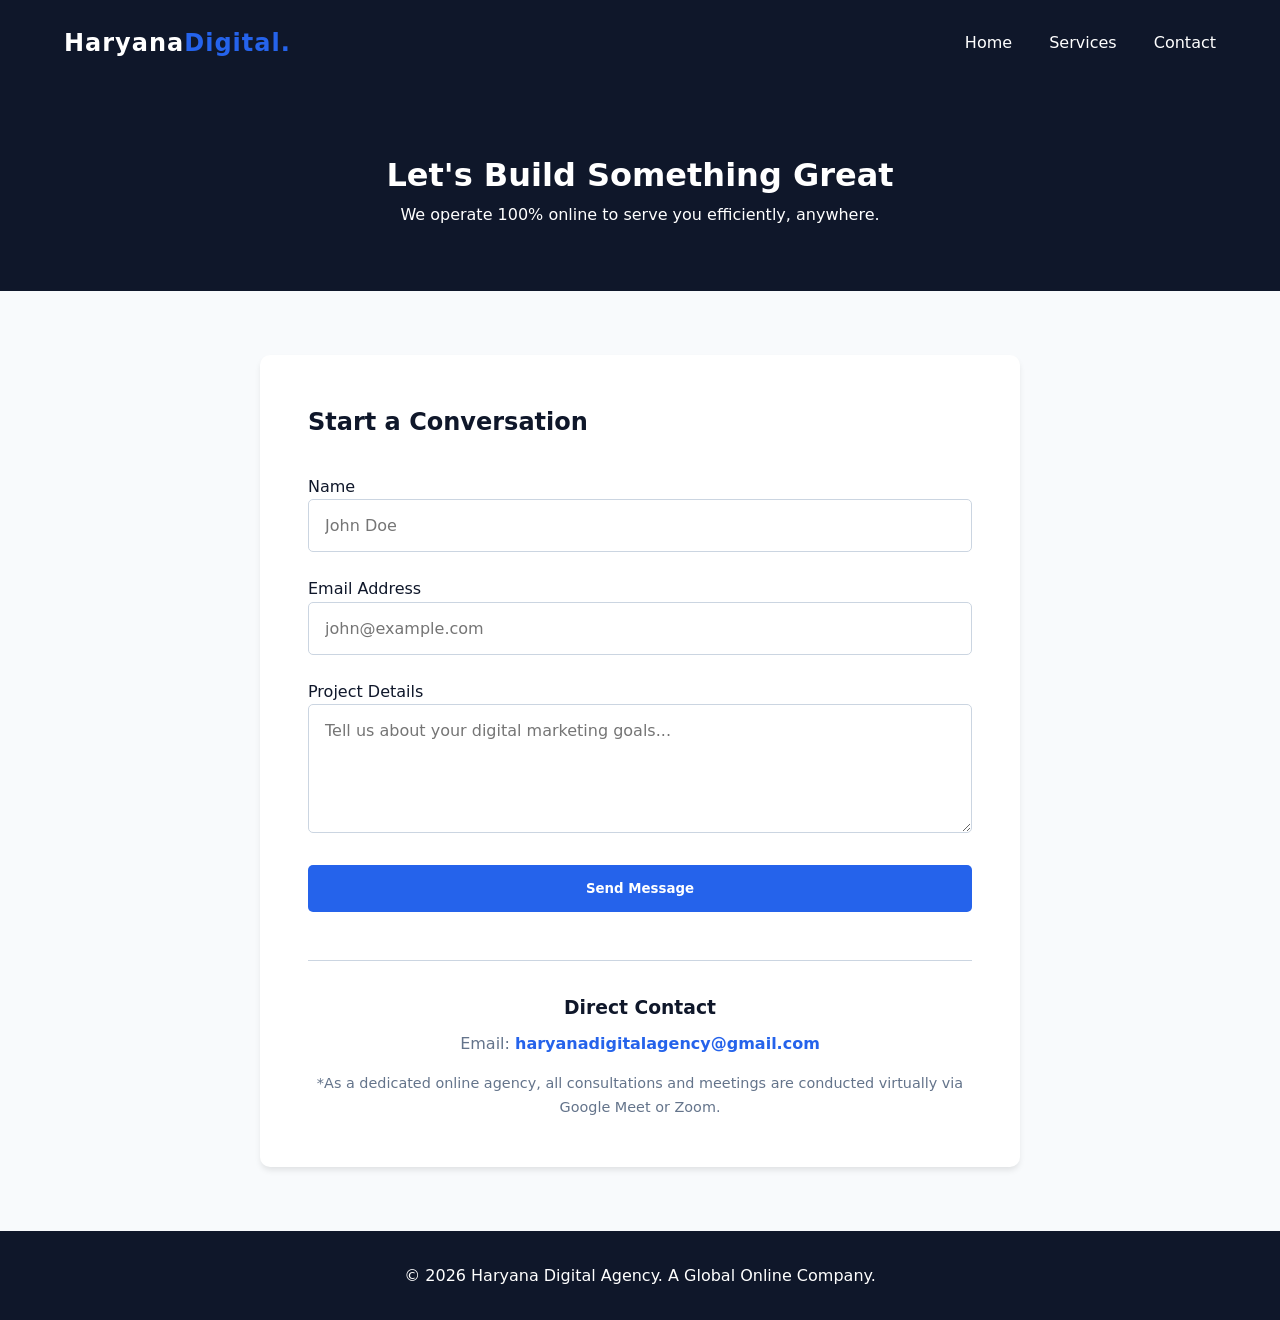
==== contact.html @ a508f0f3 "contact.html" ====
<!DOCTYPE html>
<html lang="en">
<head>
    <meta charset="UTF-8">
    <meta name="viewport" content="width=device-width, initial-scale=1.0">
    <title>Contact Us | Haryana Digital Agency</title>
    <link rel="stylesheet" href="style.css">
</head>
<body>
    <nav>
        <a href="index.html" class="logo">Haryana<span>Digital.</span></a>
        <div class="nav-links">
            <a href="index.html">Home</a>
            <a href="services.html">Services</a>
            <a href="contact.html">Contact</a>
        </div>
    </nav>

    <header class="page-header">
        <h1>Let's Build Something Great</h1>
        <p>We operate 100% online to serve you efficiently, anywhere.</p>
    </header>

    <section class="container" style="max-width: 800px;">
        <div class="contact-form">
            <h2 style="margin-bottom: 2rem;">Start a Conversation</h2>
            <!-- To make this form work on GitHub Pages, you can use a free service like Formspree.io -->
            <form action="https://formspree.io/f/your_formspree_endpoint" method="POST">
                <div class="form-group">
                    <label>Name</label>
                    <input type="text" name="name" required placeholder="John Doe">
                </div>
                <div class="form-group">
                    <label>Email Address</label>
                    <input type="email" name="email" required placeholder="john@example.com">
                </div>
                <div class="form-group">
                    <label>Project Details</label>
                    <textarea name="message" rows="5" required placeholder="Tell us about your digital marketing goals..."></textarea>
                </div>
                <button type="submit" class="btn" style="width: 100%; border: none; cursor: pointer;">Send Message</button>
            </form>
            
            <div style="margin-top: 3rem; text-align: center; padding-top: 2rem; border-top: 1px solid #cbd5e1;">
                <h3>Direct Contact</h3>
                <p style="color: var(--gray); margin-top: 0.5rem;">
                    Email: <a href="mailto:haryanadigitalagency@gmail.com" style="color: var(--primary); text-decoration: none; font-weight: bold;">haryanadigitalagency@gmail.com</a>
                </p>
                <p style="color: var(--gray); font-size: 0.9rem; margin-top: 1rem;">
                    *As a dedicated online agency, all consultations and meetings are conducted virtually via Google Meet or Zoom.
                </p>
            </div>
        </div>
    </section>

    <footer>
        <p>&copy; 2026 Haryana Digital Agency. A Global Online Company.</p>
    </footer>
</body>
</html>
---- style.css ----
:root {
    --primary: #2563eb;
    --dark: #0f172a;
    --light: #f8fafc;
    --gray: #64748b;
}

* {
    margin: 0;
    padding: 0;
    box-sizing: border-box;
    font-family: 'Inter', system-ui, sans-serif;
}

body {
    background-color: var(--light);
    color: var(--dark);
    line-height: 1.6;
}

/* Navigation */
nav {
    background: var(--dark);
    padding: 1.5rem 5%;
    display: flex;
    justify-content: space-between;
    align-items: center;
}

.logo {
    color: white;
    font-size: 1.5rem;
    font-weight: 800;
    text-decoration: none;
    letter-spacing: 1px;
}

.logo span {
    color: var(--primary);
}

.nav-links a {
    color: white;
    text-decoration: none;
    margin-left: 2rem;
    font-weight: 500;
    transition: color 0.3s;
}

.nav-links a:hover {
    color: var(--primary);
}

/* Hero Section */
.hero {
    background: linear-gradient(rgba(15, 23, 42, 0.9), rgba(15, 23, 42, 0.9)), url('https://images.unsplash.com/photo-1460925895917-afdab827c52f?auto=format&fit=crop&q=80') center/cover;
    height: 80vh;
    display: flex;
    align-items: center;
    justify-content: center;
    text-align: center;
    color: white;
    padding: 0 20px;
}

.hero h1 {
    font-size: 3.5rem;
    margin-bottom: 1rem;
    animation: fadeInUp 1s ease-out;
}

.hero p {
    font-size: 1.2rem;
    max-width: 600px;
    margin: 0 auto 2rem;
    color: #cbd5e1;
}

.btn {
    display: inline-block;
    padding: 1rem 2rem;
    background: var(--primary);
    color: white;
    text-decoration: none;
    border-radius: 5px;
    font-weight: bold;
    transition: transform 0.3s;
}

.btn:hover {
    transform: translateY(-3px);
}

/* Page Headers */
.page-header {
    background: var(--dark);
    color: white;
    text-align: center;
    padding: 4rem 20px;
}

/* Container */
.container {
    max-width: 1200px;
    margin: 0 auto;
    padding: 4rem 20px;
}

/* Grid Layouts */
.grid {
    display: grid;
    grid-template-columns: repeat(auto-fit, minmax(300px, 1fr));
    gap: 2rem;
    margin-top: 2rem;
}

.card {
    background: white;
    padding: 2.5rem;
    border-radius: 10px;
    box-shadow: 0 4px 6px -1px rgba(0, 0, 0, 0.1);
    transition: transform 0.3s;
}

.card:hover {
    transform: translateY(-5px);
}

.card h3 {
    color: var(--primary);
    margin-bottom: 1rem;
    font-size: 1.5rem;
}

/* Contact Form */
.contact-form {
    background: white;
    padding: 3rem;
    border-radius: 10px;
    box-shadow: 0 4px 6px -1px rgba(0, 0, 0, 0.1);
}

.form-group {
    margin-bottom: 1.5rem;
}

input, textarea {
    width: 100%;
    padding: 1rem;
    border: 1px solid #cbd5e1;
    border-radius: 5px;
    font-size: 1rem;
}

/* Footer */
footer {
    background: var(--dark);
    color: white;
    text-align: center;
    padding: 2rem;
    margin-top: auto;
}

@keyframes fadeInUp {
    from { opacity: 0; transform: translateY(20px); }
    to { opacity: 1; transform: translateY(0); }
}

@media (max-width: 768px) {
    .nav-links { display: none; /* Add a hamburger menu for production */ }
    .hero h1 { font-size: 2.5rem; }
}
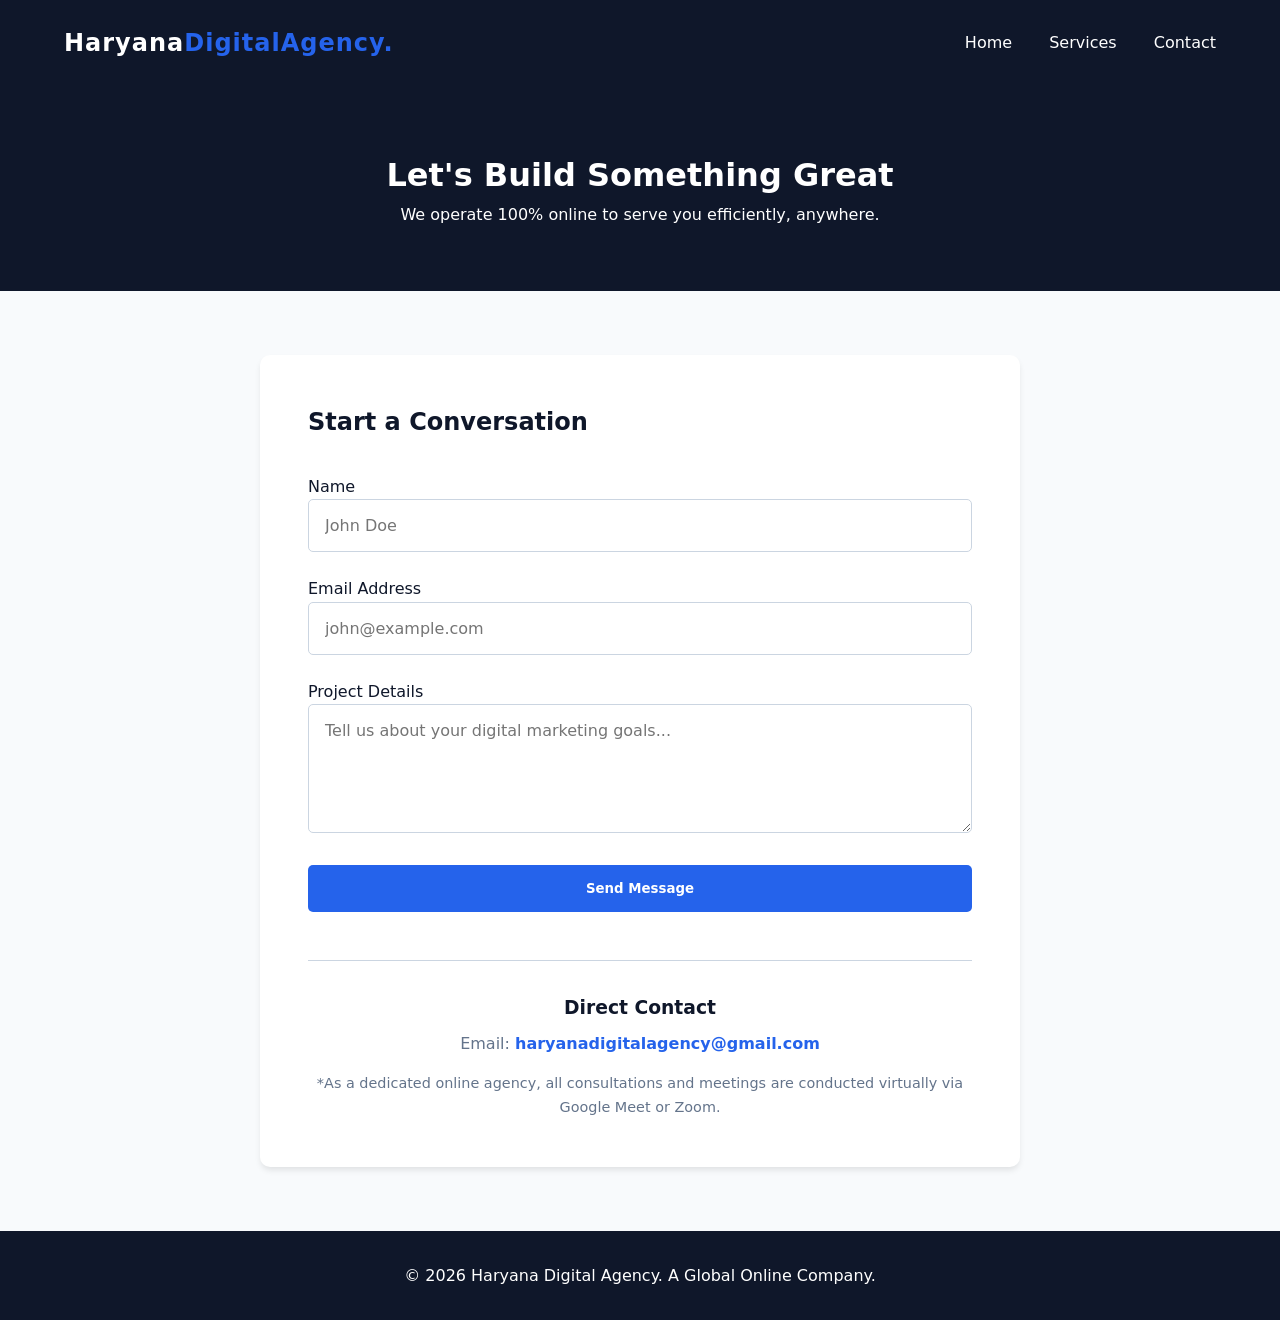
==== commit f498cdf7: "Update contact.html" ====
--- a/contact.html
+++ b/contact.html
@@ -8,7 +8,7 @@
 </head>
 <body>
     <nav>
-        <a href="index.html" class="logo">Haryana<span>Digital.</span></a>
+        <a href="index.html" class="logo">Haryana<span>DigitalAgency.</span></a>
         <div class="nav-links">
             <a href="index.html">Home</a>
             <a href="services.html">Services</a>
@@ -24,8 +24,7 @@
     <section class="container" style="max-width: 800px;">
         <div class="contact-form">
             <h2 style="margin-bottom: 2rem;">Start a Conversation</h2>
-            <!-- To make this form work on GitHub Pages, you can use a free service like Formspree.io -->
-            <form action="https://formspree.io/f/your_formspree_endpoint" method="POST">
+            <form action="https://formspree.io/f/mdeojryn" method="POST">
                 <div class="form-group">
                     <label>Name</label>
                     <input type="text" name="name" required placeholder="John Doe">
--- a/style.css
+++ b/style.css
@@ -167,6 +167,6 @@
 }
 
 @media (max-width: 768px) {
-    .nav-links { display: none; /* Add a hamburger menu for production */ }
+    .nav-links { display: none; }
     .hero h1 { font-size: 2.5rem; }
 }
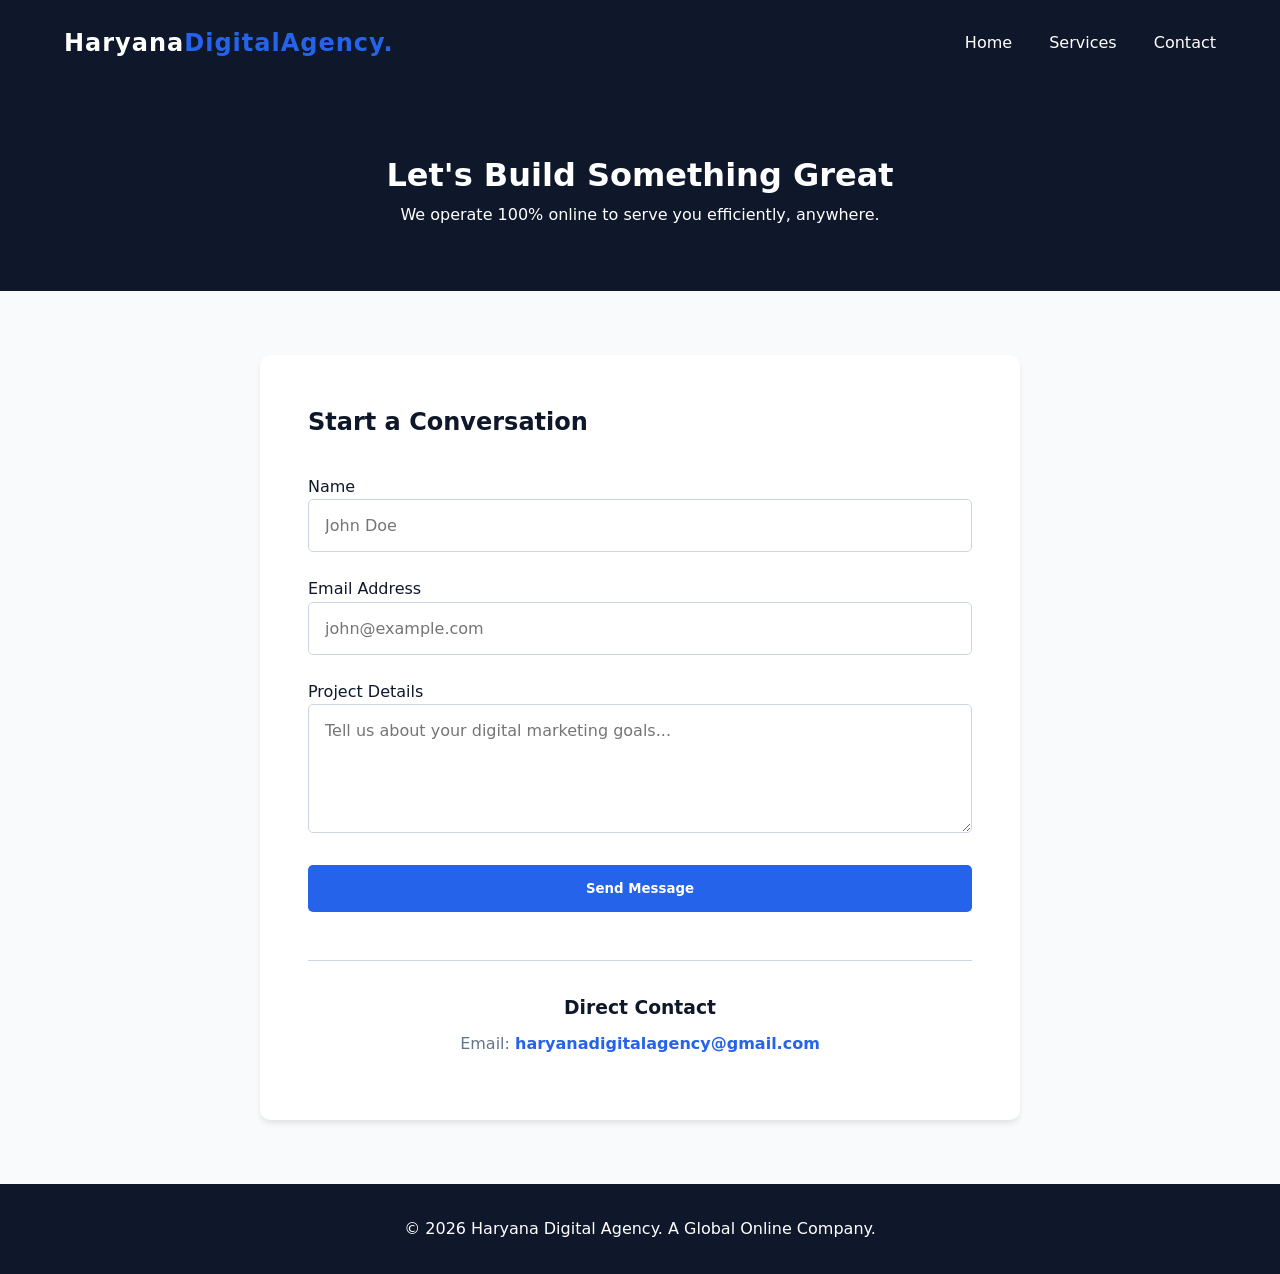
==== commit 6f42ed7e: "Update contact.html" ====
--- a/contact.html
+++ b/contact.html
@@ -46,7 +46,7 @@
                     Email: <a href="mailto:haryanadigitalagency@gmail.com" style="color: var(--primary); text-decoration: none; font-weight: bold;">haryanadigitalagency@gmail.com</a>
                 </p>
                 <p style="color: var(--gray); font-size: 0.9rem; margin-top: 1rem;">
-                    *As a dedicated online agency, all consultations and meetings are conducted virtually via Google Meet or Zoom.
+                    
                 </p>
             </div>
         </div>
